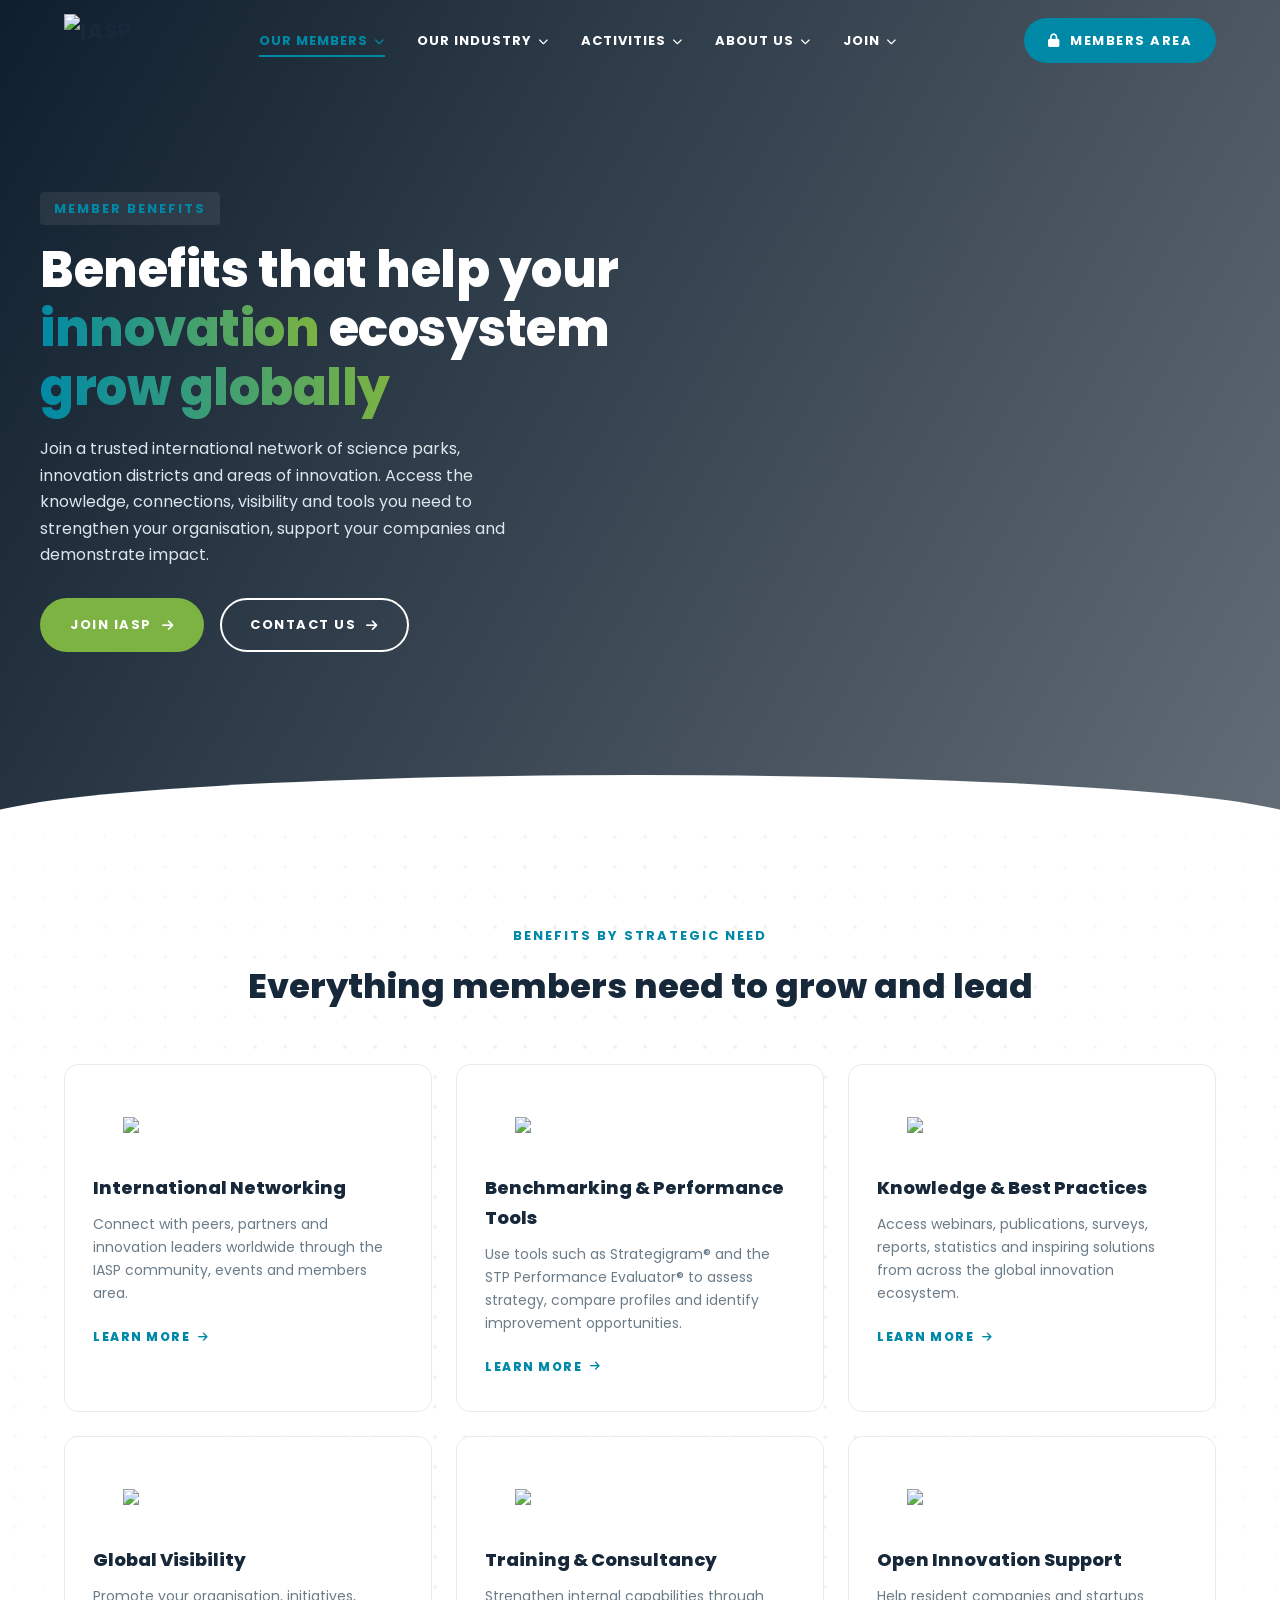
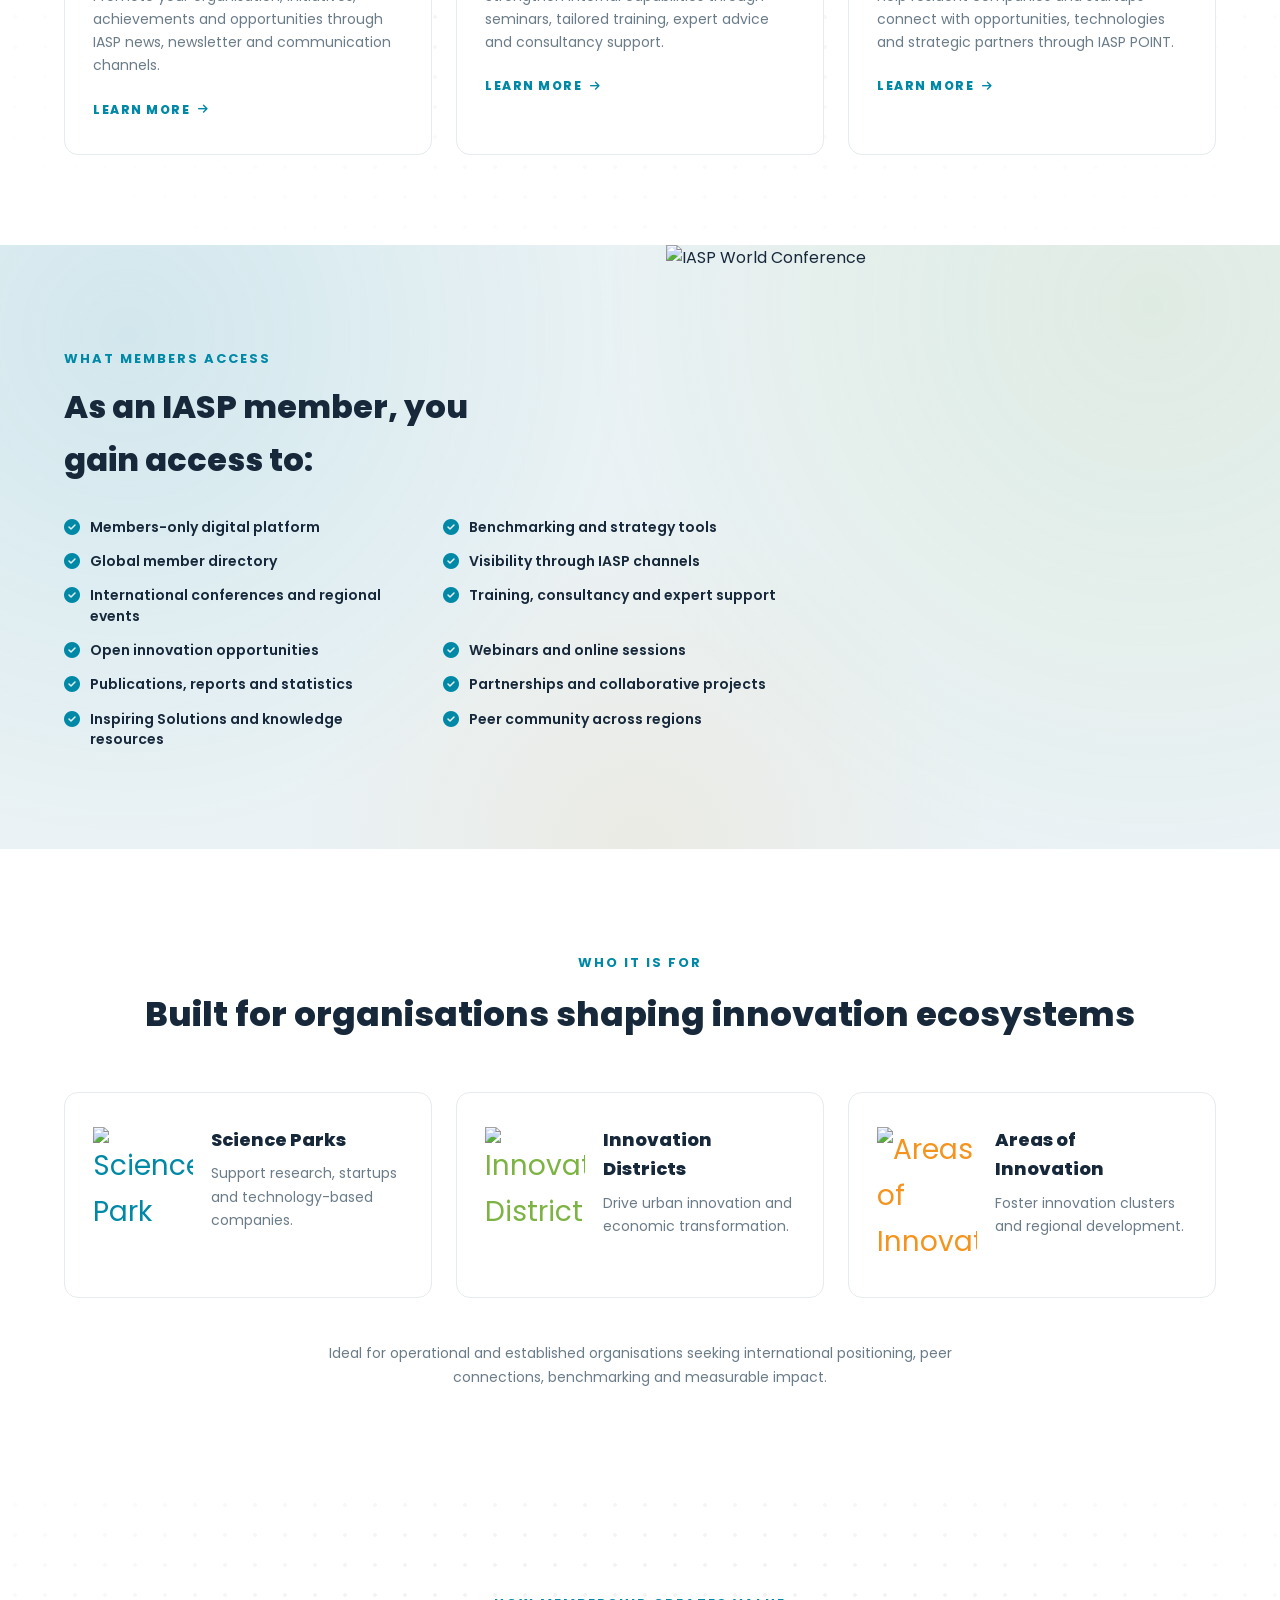
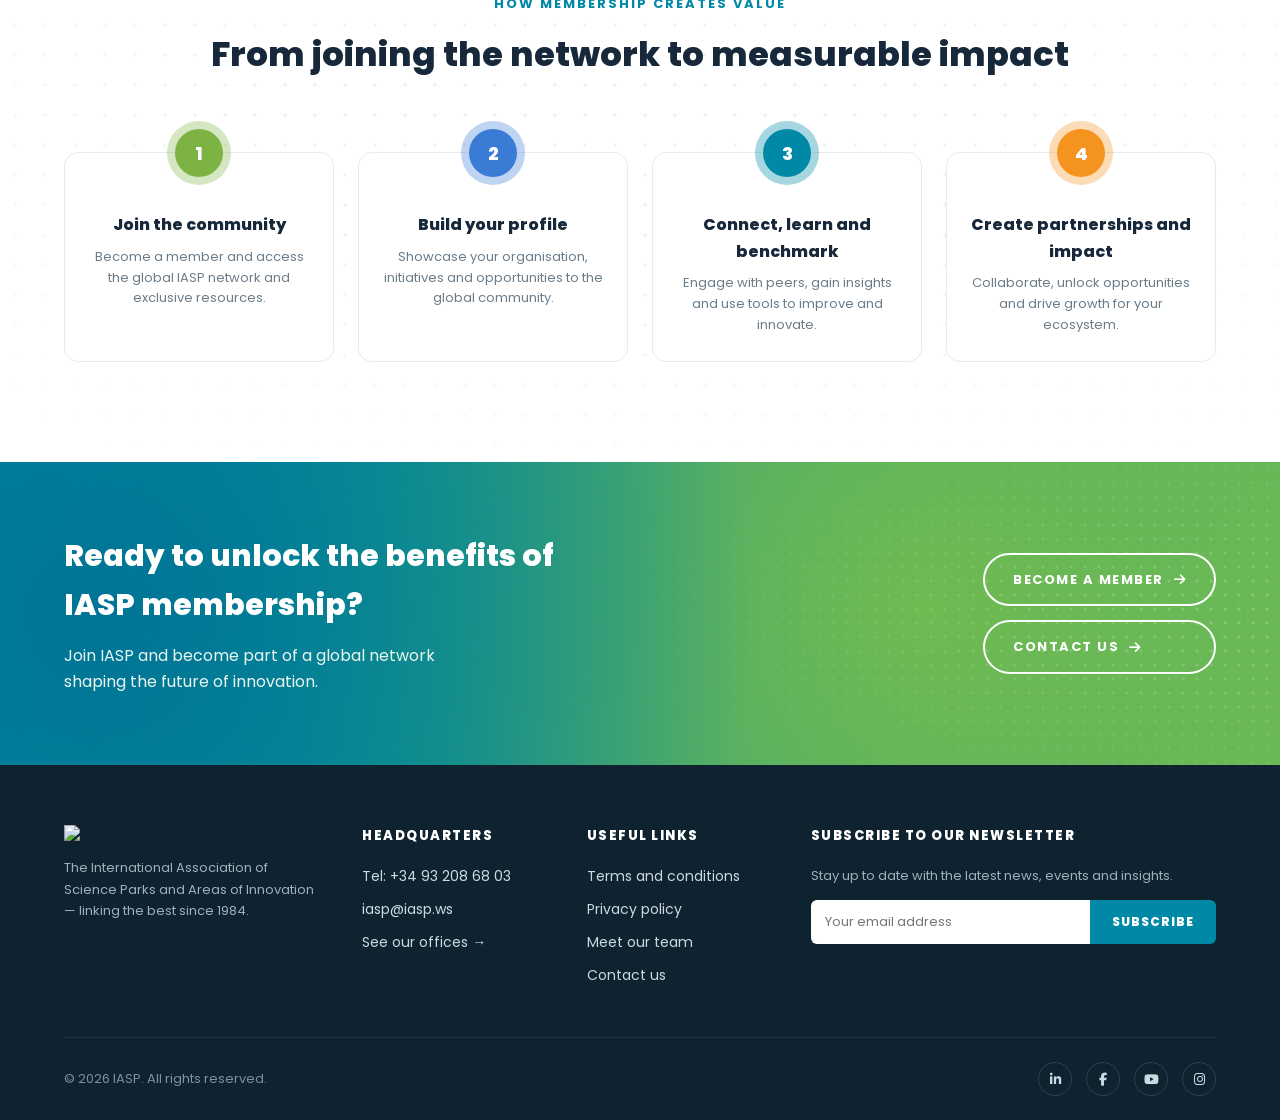
==== members-benefits.html @ 83c80301 "Add members-benefits.html" ====
<!DOCTYPE html>
<html lang="es">
<head>
<meta charset="UTF-8">
<meta name="viewport" content="width=device-width, initial-scale=1.0">
<title>IASP — Member Benefits</title>
<link rel="icon" type="image/png" href="img/favicon.png">
<link rel="stylesheet" href="https://cdnjs.cloudflare.com/ajax/libs/font-awesome/6.5.1/css/all.min.css">
<link rel="preconnect" href="https://fonts.googleapis.com">
<link rel="preconnect" href="https://fonts.gstatic.com" crossorigin>
<link href="https://fonts.googleapis.com/css2?family=Poppins:wght@400;500;600;700;800&display=swap" rel="stylesheet">

<link rel="stylesheet" href="css/styles.css">
<link rel="stylesheet" href="css/members-benefits.css">

</head>
<body>

<header>
  <div class="header-inner">
    <a href="index.html" class="logo">
      <img class="logo-on-dark" src="img/iasp-logo-white.png" alt="IASP">
      <img class="logo-on-light" src="img/IASP-logo.png" alt="IASP">
    </a>
    <nav class="main-nav">
      <ul>
        <li class="has-submenu">
          <a class="nav-link active" href="/our-members">Our Members <i class="fa-solid fa-chevron-down" style="font-size:10px"></i></a>
          <ul class="submenu">
            <li><a href="/our-members/directory">Directory</a></li>
            <li><a href="/our-members/communities">Communities</a></li>
          </ul>
        </li>
        <li class="has-submenu">
          <a class="nav-link" href="/our-industry">Our Industry <i class="fa-solid fa-chevron-down" style="font-size:10px"></i></a>
          <ul class="submenu">
            <li><a href="/our-industry/the-role-of-stps-and-areas-of-innovation">The Role of STPs and Areas of Innovation</a></li>
            <li><a href="/our-industry/definitions">Definitions</a></li>
            <li><a href="knowledge-room.html">Knowledge Room</a></li>
            <li><a href="/our-industry/inspiring-solutions">Inspiring Solutions</a></li>
            <li><a href="/our-industry/question-of-the-month">Question of the Month</a></li>
            <li><a href="/our-industry/statistics">Statistics</a></li>
            <li><a href="/our-industry/covid-19-solutions">COVID-19 Solutions</a></li>
          </ul>
        </li>
        <li class="has-submenu">
          <a class="nav-link" href="/activities">Activities <i class="fa-solid fa-chevron-down" style="font-size:10px"></i></a>
          <ul class="submenu">
            <li><a href="/activities/news">News</a></li>
            <li><a href="/activities/blog">Blog</a></li>
            <li><a href="/activities/events">Events</a></li>
            <li><a href="/activities/iasp-world-conference">IASP World Conference</a></li>
            <li><a href="/activities/services">Services</a></li>
            <li><a href="/activities/projects">Projects</a></li>
            <li><a href="/activities/open-opportunities">Open Opportunities</a></li>
          </ul>
        </li>
        <li class="has-submenu">
          <a class="nav-link" href="/about-us">About Us <i class="fa-solid fa-chevron-down" style="font-size:10px"></i></a>
          <ul class="submenu">
            <li><a href="about.html">About IASP</a></li>
            <li><a href="/about-us/board-of-directors">Board of Directors</a></li>
            <li><a href="/about-us/iasp-think-tank">IASP Think Tank</a></li>
            <li><a href="/about-us/partners">Partners</a></li>
            <li><a href="/about-us/our-team">Our Team</a></li>
            <li><a href="/about-us/contact-us">Contact Us</a></li>
          </ul>
        </li>
        <li class="has-submenu">
          <a class="nav-link" href="/join">Join <i class="fa-solid fa-chevron-down" style="font-size:10px"></i></a>
          <ul class="submenu">
            <li><a href="/join/join-iasp">Join IASP</a></li>
            <li><a href="/join/membership-fees">Membership Fees</a></li>
            <li><a href="/join/faq">FAQ</a></li>
            <li><a href="/join/newsletter-signup">Newsletter Signup</a></li>
            <li><a href="/join/app-download">App Download</a></li>
          </ul>
        </li>
      </ul>
      <div class="nav-mobile-extra">
        <a href="#" class="btn btn-teal"><i class="fa-solid fa-lock"></i> Members Area</a>
        <div class="nav-social">
          <a href="#" aria-label="LinkedIn"><i class="fa-brands fa-linkedin-in"></i></a>
          <a href="#" aria-label="Facebook"><i class="fa-brands fa-facebook-f"></i></a>
          <a href="#" aria-label="YouTube"><i class="fa-brands fa-youtube"></i></a>
          <a href="#" aria-label="Instagram"><i class="fa-brands fa-instagram"></i></a>
        </div>
      </div>
    </nav>
    <div class="header-actions">
      <a href="#" class="btn btn-teal" style="padding:10px 22px;"><i class="fa-solid fa-lock"></i> Members Area</a>
      <button class="menu-toggle" aria-label="Abrir menú"><i class="fa-solid fa-bars"></i></button>
    </div>
  </div>
</header>

<!-- ============ HERO ============ -->
<section class="hero hero-benefits">
  <div class="container">
    <div class="hero-content">
      <span class="label">Member Benefits</span>
      <h1>Benefits that help your <span class="text-gradient">innovation</span> ecosystem <span class="text-gradient">grow globally</span></h1>
      <p>Join a trusted international network of science parks, innovation districts and areas of innovation. Access the knowledge, connections, visibility and tools you need to strengthen your organisation, support your companies and demonstrate impact.</p>
      <div class="hero-buttons">
        <a href="#" class="btn btn-green">Join IASP <i class="fa-solid fa-arrow-right"></i></a>
        <a href="#" class="btn btn-outline-white">Contact us <i class="fa-solid fa-arrow-right"></i></a>
      </div>
    </div>
  </div>
</section>

<!-- ============ 1. BENEFITS BY STRATEGIC NEED ============ -->
<section class="benefits dot-grid-bg">
  <div class="container">
    <span class="label">Benefits by Strategic Need</span>
    <h2>Everything members need to grow and lead</h2>
    <div class="benefits-grid">
      <div class="benefit-card">
        <div class="icon-circle"><img src="img/group.png"></div>
        <h3>International Networking</h3>
        <p>Connect with peers, partners and innovation leaders worldwide through the IASP community, events and members area.</p>
        <a href="#" class="learn-more">Learn more <i class="fa-solid fa-arrow-right"></i></a>
      </div>
      <div class="benefit-card">
        <div class="icon-circle"><img src="img/grafico.png"></div>
        <h3>Benchmarking &amp; Performance Tools</h3>
        <p>Use tools such as Strategigram® and the STP Performance Evaluator® to assess strategy, compare profiles and identify improvement opportunities.</p>
        <a href="#" class="learn-more">Learn more <i class="fa-solid fa-arrow-right"></i></a>
      </div>
      <div class="benefit-card">
        <div class="icon-circle"><img src="img/books.png"></div>
        <h3>Knowledge &amp; Best Practices</h3>
        <p>Access webinars, publications, surveys, reports, statistics and inspiring solutions from across the global innovation ecosystem.</p>
        <a href="#" class="learn-more">Learn more <i class="fa-solid fa-arrow-right"></i></a>
      </div>
      <div class="benefit-card">
        <div class="icon-circle"><img src="img/world.png"></div>
        <h3>Global Visibility</h3>
        <p>Promote your organisation, initiatives, achievements and opportunities through IASP news, newsletter and communication channels.</p>
        <a href="#" class="learn-more">Learn more <i class="fa-solid fa-arrow-right"></i></a>
      </div>
      <div class="benefit-card">
        <div class="icon-circle"><img src="img/birrete.png"></div>
        <h3>Training &amp; Consultancy</h3>
        <p>Strengthen internal capabilities through seminars, tailored training, expert advice and consultancy support.</p>
        <a href="#" class="learn-more">Learn more <i class="fa-solid fa-arrow-right"></i></a>
      </div>
      <div class="benefit-card">
        <div class="icon-circle"><img src="img/network.png"></i></div>
        <h3>Open Innovation Support</h3>
        <p>Help resident companies and startups connect with opportunities, technologies and strategic partners through IASP POINT.</p>
        <a href="#" class="learn-more">Learn more <i class="fa-solid fa-arrow-right"></i></a>
      </div>
    </div>
  </div>
</section>

<!-- ============ 2. WHAT MEMBERS ACCESS ============ -->
<section class="access">
  <div class="access-image">
    <img src="img/members-benefits.png" alt="IASP World Conference">
  </div>
  <div class="container">
    <div class="access-left">
      <span class="label">What Members Access</span>
      <h2>As an IASP member, you gain access to:</h2>
      <ul class="access-list">
        <li><i class="fa-solid fa-circle-check"></i> Members-only digital platform</li>
        <li><i class="fa-solid fa-circle-check"></i> Benchmarking and strategy tools</li>
        <li><i class="fa-solid fa-circle-check"></i> Global member directory</li>
        <li><i class="fa-solid fa-circle-check"></i> Visibility through IASP channels</li>
        <li><i class="fa-solid fa-circle-check"></i> International conferences and regional events</li>
        <li><i class="fa-solid fa-circle-check"></i> Training, consultancy and expert support</li>
        <li><i class="fa-solid fa-circle-check"></i> Open innovation opportunities</li>
        <li><i class="fa-solid fa-circle-check"></i> Webinars and online sessions</li>
        <li><i class="fa-solid fa-circle-check"></i> Publications, reports and statistics</li>
        <li><i class="fa-solid fa-circle-check"></i> Partnerships and collaborative projects</li>
        <li><i class="fa-solid fa-circle-check"></i> Inspiring Solutions and knowledge resources</li>
        <li><i class="fa-solid fa-circle-check"></i> Peer community across regions</li>
      </ul>
    </div>
    <div class="access-right"></div>
  </div>
</section>

<!-- ============ 3. WHO IT IS FOR ============ -->
<section class="who">
  <div class="container">
    <span class="label">Who It Is For</span>
    <h2>Built for organisations shaping innovation ecosystems</h2>
    <div class="who-grid">
      <div class="who-card">
        <div class="icon-circle"><img src="img/science_park.png" alt="Science Park"></div>
        <div class="who-text">
          <h3>Science Parks</h3>
          <p>Support research, startups and technology-based companies.</p>
        </div>
      </div>
      <div class="who-card">
        <div class="icon-circle"><img src="img/innovation_district.png" alt="Innovation District"></div>
        <div class="who-text">
          <h3>Innovation Districts</h3>
          <p>Drive urban innovation and economic transformation.</p>
        </div>
      </div>
      <div class="who-card">
         <div class="icon-circle"><img src="img/innovation_area.png" alt="Areas of Innovation"></div>
        <div class="who-text">
          <h3>Areas of Innovation</h3>
          <p>Foster innovation clusters and regional development.</p>
        </div>
      </div>
    </div>
    <p class="who-note">Ideal for operational and established organisations seeking international positioning, peer connections, benchmarking and measurable impact.</p>
  </div>
</section>

<!-- ============ 4. HOW MEMBERSHIP CREATES VALUE ============ -->
<section class="value dot-grid-bg">
  <div class="container">
    <span class="label">How Membership Creates Value</span>
    <h2>From joining the network to measurable impact</h2>
    <div class="value-grid">
      <div class="value-card">
        <div class="step-num">1</div>
        <h3>Join the community</h3>
        <p>Become a member and access the global IASP network and exclusive resources.</p>
      </div>
      <div class="value-card">
        <div class="step-num">2</div>
        <h3>Build your profile</h3>
        <p>Showcase your organisation, initiatives and opportunities to the global community.</p>
      </div>
      <div class="value-card">
        <div class="step-num">3</div>
        <h3>Connect, learn and benchmark</h3>
        <p>Engage with peers, gain insights and use tools to improve and innovate.</p>
      </div>
      <div class="value-card">
        <div class="step-num">4</div>
        <h3>Create partnerships and impact</h3>
        <p>Collaborate, unlock opportunities and drive growth for your ecosystem.</p>
      </div>
    </div>
  </div>
</section>

<!-- ============ FINAL CTA ============ -->
<section class="cta">
  <div class="container">
    <div>
      <h2>Ready to unlock the benefits of IASP membership?</h2>
      <p>Join IASP and become part of a global network shaping the future of innovation.</p>
    </div>
    <div class="cta-buttons">
      <a href="#" class="btn btn-outline-white">Become a Member <i class="fa-solid fa-arrow-right"></i></a>
      <a href="#" class="btn btn-outline-white">Contact Us <i class="fa-solid fa-arrow-right"></i></a>
    </div>
  </div>
</section>

<footer>
  <div class="container">
    <div class="footer-grid">
      <div>
        <a href="index.html" class="logo">
          <img src="img/iasp-logo-white.png">
        </a>
        <p class="footer-desc">The International Association of Science Parks and Areas of Innovation — linking the best since 1984.</p>
      </div>
      <div>
        <h4>Headquarters</h4>
        <ul>
          <li>Tel: +34 93 208 68 03</li>
          <li>iasp@iasp.ws</li>
          <li><a href="#">See our offices →</a></li>
        </ul>
      </div>
      <div>
        <h4>Useful Links</h4>
        <ul>
          <li><a href="#">Terms and conditions</a></li>
          <li><a href="#">Privacy policy</a></li>
          <li><a href="#">Meet our team</a></li>
          <li><a href="#">Contact us</a></li>
        </ul>
      </div>
      <div>
        <h4>Subscribe to our Newsletter</h4>
        <p style="font-size:13px;color:#9fb0bb;">Stay up to date with the latest news, events and insights.</p>
        <form class="newsletter-form">
          <input type="email" placeholder="Your email address" required>
          <button type="submit">Subscribe</button>
        </form>
      </div>
    </div>
    <div class="footer-bottom">
      <span>© 2026 IASP. All rights reserved.</span>
      <div class="social-icons">
        <a href="#"><i class="fa-brands fa-linkedin-in"></i></a>
        <a href="#"><i class="fa-brands fa-facebook-f"></i></a>
        <a href="#"><i class="fa-brands fa-youtube"></i></a>
        <a href="#"><i class="fa-brands fa-instagram"></i></a>
      </div>

    </div>
  </div>
</footer>

<script src="js/script.js"></script>
</body>
</html>
---- css/styles.css ----
:root{
  --teal:#0089A6;
  --teal-dark:#0d7f80;
  --navy:#16283a;
  --green:#7cb342;
  --orange:#f4941e;
  --bg-light:#f5f8f9;
  --bg-blue:#eaf2f5;
  --bg-green:#eef5e8;
  --bg-teal:#e7f4f3;
  --bg-cream:#fbf1e7;
  --text-dark:#16283a;
  --text-muted:#6b7c89;
  --border-color:#e6ebee;
  --glow-teal:rgba(0,137,166,.35);
  --glow-green:rgba(124,179,66,.32);
  --glow-orange:rgba(244,148,30,.32);
  --header-h:82px;
}

/* ---------- Decorative background utilities (tech / network look) ---------- */
.dot-grid-bg{position:relative;isolation:isolate;}
.dot-grid-bg::before{
  content:'';position:absolute;inset:0;z-index:0;pointer-events:none;
  background-image:radial-gradient(circle, rgb(181 181 181 / 16%) 1.6px, transparent 1.8px);
  background-size:30px 30px;
  mask-image:radial-gradient(ellipse 75% 70% at 50% 40%, #000 40%, transparent 100%);
}
.dot-grid-bg > .container{position:relative;z-index:1;}

.mesh-bg{position:relative;isolation:isolate;}
.mesh-bg::before{
  content:'';position:absolute;inset:0;z-index:0;pointer-events:none;
  background:
    radial-gradient(circle at 10% 15%, rgba(0,137,166,.10), transparent 40%),
    radial-gradient(circle at 90% 10%, rgba(124,179,66,.10), transparent 45%),
    radial-gradient(circle at 50% 100%, rgba(244,148,30,.08), transparent 40%);
}
.mesh-bg > .container{position:relative;z-index:1;}

/* Gradient text accent */
.text-gradient{
  background:linear-gradient(90deg, var(--teal), var(--green));
  -webkit-background-clip:text;background-clip:text;color:transparent;
}

/* Gradient-border reveal on hover (used by cards) */
.gradient-ring{position:relative;}
.gradient-ring::after{
  content:'';position:absolute;inset:0;border-radius:inherit;
  background:linear-gradient(135deg, var(--teal), var(--green), var(--orange)) border-box;
  -webkit-mask:linear-gradient(#fff 0 0) padding-box, linear-gradient(#fff 0 0);
  -webkit-mask-composite:xor;mask-composite:exclude;
  border:2px solid transparent;
  opacity:0;transition:opacity .35s ease;pointer-events:none;
}
.gradient-ring:hover::after{opacity:1;}
*{margin:0;padding:0;box-sizing:border-box;}
body{font-family:'Poppins','Helvetica Neue',Arial,sans-serif;color:var(--text-dark);line-height:1.65;background:#fff;}
img{max-width:100%;display:block;}
a{text-decoration:none;color:inherit;}
ul{list-style:none;}
.container{max-width:1200px;margin:0 auto;padding:0 24px;}
.label{font-size:13px;font-weight:700;letter-spacing:2px;color:var(--teal);text-transform:uppercase;}

/* Buttons */
.btn{display:inline-flex;align-items:center;gap:10px;padding:14px 28px;border-radius:30px;font-size:13px;font-weight:700;letter-spacing:1.5px;text-transform:uppercase;border:2px solid transparent;cursor:pointer;transition:background .25s ease,color .25s ease,border-color .25s ease,transform .25s ease,box-shadow .25s ease;}
.btn:hover{transform:translateY(-3px);box-shadow:0 10px 22px rgba(20,40,60,.16);}
.btn:active{transform:translateY(-1px);box-shadow:0 4px 10px rgba(20,40,60,.14);}
.btn i{transition:transform .25s ease;}
.btn:hover i{transform:translateX(4px);}
.btn-green{background:var(--green);color:#fff;}
.btn-green:hover{background:#699e22;}
.btn-outline-white{border-color:#fff;color:#fff;background:transparent;}
.btn-outline-white:hover{background:#fff;color:var(--navy);}
.btn-orange{background:var(--orange);color:#fff;}
.btn-orange:hover{background:#dd7e0c;}
.btn-teal{background:var(--teal);color:#fff;}
.btn-teal:hover{background:var(--teal-dark);}

/* Header */
header{
  position:fixed;top:0;left:0;right:0;z-index:1000;
  background:transparent;border-bottom:1px solid transparent;
  transition:background .35s ease,border-color .35s ease,box-shadow .35s ease;
}
header.scrolled,
header.menu-open{
  background:#fff;border-bottom-color:var(--border-color);
  box-shadow:0 4px 16px rgba(20,40,60,.08);
}
header.menu-open{transition:none;}
body{padding-top:var(--header-h);}
.header-inner{display:flex;align-items:center;justify-content:space-between;padding:14px 24px;max-width:1200px;margin:0 auto;}
.logo{display:flex;align-items:center;gap:10px;font-weight:800;font-size:22px;color:var(--navy);max-width: 180px;}
.logo .logo-icon{width:34px;height:34px;border-radius:50%;background:conic-gradient(var(--teal),var(--green),var(--orange),var(--teal));display:flex;align-items:center;justify-content:center;}
.logo .logo-icon i{color:#fff;font-size:14px;}
.logo small{display:block;font-size:9px;font-weight:500;letter-spacing:1px;color:var(--text-muted);text-transform:uppercase;}

/* Logo swap: white version while header is transparent, color version once scrolled */
.logo .logo-on-light,
.logo .logo-on-dark{height:53px;width:auto;display:block;}
.logo .logo-on-light{display:none;}
.logo .logo-on-dark{display:block;}
header.scrolled .logo .logo-on-light,
header.menu-open .logo .logo-on-light{display:block;}
header.scrolled .logo .logo-on-dark,
header.menu-open .logo .logo-on-dark{display:none;}

nav.main-nav{display:flex;align-items:center;gap:32px;}
nav.main-nav ul{display:flex;gap:32px;align-items:center;}
nav.main-nav ul li{position:relative;}
nav.main-nav a.nav-link{position:relative;font-size:13px;font-weight:700;letter-spacing:1px;text-transform:uppercase;color:#fff;display:flex;align-items:center;gap:6px;transition:color .25s ease;}
header.scrolled nav.main-nav a.nav-link{color:var(--navy);}
header.scrolled nav.main-nav a.nav-link.active{color:var(--teal);}
nav.main-nav a.nav-link:hover{color:var(--teal);}
nav.main-nav a.nav-link::after{content:'';position:absolute;left:0;right:0;bottom:-6px;height:2px;background:var(--teal);transform:scaleX(0);transform-origin:left;transition:transform .3s ease;}
nav.main-nav a.nav-link:hover::after,
nav.main-nav a.nav-link.active::after{transform:scaleX(1);}
.header-actions{display:flex;align-items:center;gap:16px;}
.menu-toggle{display:none;background:none;border:none;font-size:22px;color:#fff;cursor:pointer;padding:6px;transition:color .25s ease;}
header.scrolled .menu-toggle,
header.menu-open .menu-toggle{color:var(--navy);}

/* Dropdown submenus */
.has-submenu > a .fa-chevron-down{transition:transform .3s ease;}
.has-submenu:hover > a .fa-chevron-down,
.has-submenu.submenu-open > a .fa-chevron-down{transform:rotate(180deg);}
.submenu{
  position:absolute;top:calc(100% + 14px);left:0;min-width:230px;
  display:flex!important;flex-direction:column;align-items:stretch!important;gap:2px!important;
  background:#fff;border-radius:10px;border:1px solid var(--border-color);
  box-shadow:0 18px 40px rgba(20,40,60,.14);padding:10px;list-style:none;
  opacity:0;visibility:hidden;transform:translateY(10px);
  transition:opacity .25s ease,transform .25s ease,visibility .25s ease;
  z-index:200;
}
.has-submenu:hover > .submenu,
.has-submenu.submenu-open > .submenu{
  opacity:1;visibility:visible;transform:translateY(0);
}
.submenu li{position:static;}
.submenu a{
  display:block;padding:10px 14px;border-radius:6px;
  font-size:13px;font-weight:600;letter-spacing:normal;text-transform:none;
  color:var(--text-dark);transition:background .2s ease,color .2s ease,padding-left .2s ease;
}
.submenu a::after{display:none;}
.submenu a:hover{background:var(--bg-light);color:var(--teal);padding-left:20px;}

/* Mobile-only nav extras (Members Area + social) */
.nav-mobile-extra{display:none;}

/* Hero */
.hero{position:relative;overflow:hidden;min-height:560px;display:flex;align-items:center;color:#fff;background:linear-gradient(120deg, rgb(15 30 45 / 100%), rgba(15, 30, 45, .65)), url(../img/img-hero2.png) 50% 25% / cover no-repeat;margin-top:calc(-1 * var(--header-h));padding-top:var(--header-h);}
.hero-content{position:relative;z-index:2;padding:110px 0 170px;max-width:620px;}
.hero-content .label{color:var(--teal);background:rgba(255,255,255,.08);display:inline-block;padding:6px 14px;border-radius:4px;margin-bottom:16px;}
.hero-content h1{font-size:50px;font-weight:800;line-height:1.18;letter-spacing:-.5px;margin-bottom:18px;}
.hero-content p{font-size:16px;color:#dde6ec;margin-bottom:30px;max-width:500px;}
.hero-buttons{display:flex;gap:16px;flex-wrap:wrap;}
.hero::before {
    content: '';
    position: absolute;
    left: -2%;
    right: -2%;
    bottom: -1px;
    height: 48px;
    background: #fff;
    border-radius: 50% 50% 0 0 / 100% 100% 0 0;
    z-index: 3;
    pointer-events: none;
}
/* Animated mesh-gradient overlay (tech / network atmosphere) */
.hero::after{
  content:'';position:absolute;inset:0;z-index:1;pointer-events:none;
  /*background:
    radial-gradient(circle at 22% 28%, rgba(0,137,166,.40), transparent 35%),
    radial-gradient(circle at 82% 70%, rgba(124,179,66,.28), transparent 42%),
    radial-gradient(circle at 60% 5%, rgba(244,148,30,.18), transparent 35%);*/
  mix-blend-mode:screen;
  animation:meshDrift 18s ease-in-out infinite alternate;
}
@keyframes meshDrift{
  from{transform:translate3d(0,0,0) scale(1);}
  to{transform:translate3d(-30px,18px,0) scale(1.08);}
}

/* Decorative network-of-nodes overlay */
.hero-network{position:absolute;top:0;right:-6%;width:58%;height:100%;z-index:1;opacity:.6;pointer-events:none;}
.hero-network svg{width:100%;height:100%;}
.hero-network .hn-lines{stroke-dasharray:6 8;animation:hnDash 40s linear infinite;}
@keyframes hnDash{to{stroke-dashoffset:-600;}}
.hero-network .hn-nodes circle{animation:hnPulse 3.2s ease-in-out infinite;transform-box:fill-box;transform-origin:center;filter:drop-shadow(0 0 6px rgba(0,137,166,.7));}
.hero-network .hn-nodes circle:nth-child(2){animation-delay:.35s;}
.hero-network .hn-nodes circle:nth-child(3){animation-delay:.7s;}
.hero-network .hn-nodes circle:nth-child(4){animation-delay:1.05s;}
.hero-network .hn-nodes circle:nth-child(5){animation-delay:1.4s;}
.hero-network .hn-nodes circle:nth-child(6){animation-delay:1.75s;}
.hero-network .hn-nodes circle:nth-child(7){animation-delay:2.1s;}
@keyframes hnPulse{0%,100%{opacity:.55;transform:scale(1);}50%{opacity:1;transform:scale(1.5);}}
@media (max-width:980px){.hero-network{display:none;}}

/* Pulsing glow on the primary hero CTA */
@keyframes ctaPulse{
  0%,100%{box-shadow:0 0 0 0 rgba(124,179,66,.0);}
  50%{box-shadow:0 0 0 10px rgba(124,179,66,.16);}
}
.hero-buttons .btn-green{animation:ctaPulse 2.6s ease-in-out infinite;}

/* Hero entrance animation */
@keyframes heroFadeUp{from{opacity:0;transform:translateY(28px);}to{opacity:1;transform:translateY(0);}}
.hero-content .label,.hero-content h1,.hero-content p,.hero-content .hero-buttons{
  opacity:0;
  animation:heroFadeUp .8s cubic-bezier(.22,1,.36,1) forwards;
}
.hero-content .label{animation-delay:.05s;}
.hero-content h1{animation-delay:.18s;}
.hero-content p{animation-delay:.32s;}
.hero-content .hero-buttons{animation-delay:.46s;}
.hero .container,.conference .container {position: relative;
    left: -250px;}

/* Stats */
.stats-wrap{margin-top:-90px;position:relative;z-index:5;}
.stats{background:#fff;border-radius:16px;box-shadow:0 15px 40px rgba(20,40,60,.12);display:grid;grid-template-columns:repeat(4,1fr);padding:36px 20px;}
.stat{text-align:center;padding:0 16px;border-right:1px solid var(--border-color);opacity: 0; transform: translateY(18px);  transition: opacity 0.55s ease, transform 0.55s ease;}
.stat:last-child{border-right:none;}
.stat.visible {
  opacity: 1;
  transform: translateY(0);
}
.stat i{font-size:28px;color:var(--teal);margin-bottom:10px;}
.stat .num{font-size:32px;font-weight:800;color:var(--navy);}
.stat .desc{font-size:11px;letter-spacing:1.5px;color:var(--text-muted);text-transform:uppercase;margin-top:4px;}
.stat img{    width: 50px;
    display: inline-block;  }

/* Why IASP */
.why{padding:110px 0 80px;text-align:center;}
.why h2{font-size:34px;font-weight:800;margin:10px 0 50px;}
.why-cards{display:grid;grid-template-columns:repeat(4,1fr);gap:24px;}
.why-card{position:relative;border-radius:14px;padding:34px 24px;text-align:center;transition:transform .4s ease,box-shadow .4s ease;}
.why-card:hover{transform:translateY(-8px);box-shadow:0 18px 36px rgba(20,40,60,.10);}
.why-card::after{
  content:'';position:absolute;inset:0;border-radius:14px;
  /*background:linear-gradient(135deg, var(--teal), var(--green), var(--orange)) border-box;*/
  -webkit-mask:linear-gradient(#fff 0 0) padding-box, linear-gradient(#fff 0 0);
  -webkit-mask-composite:xor;mask-composite:exclude;
  border:2px solid transparent;
  opacity:0;transition:opacity .35s ease;pointer-events:none;
}
.why-card:hover::after{opacity:1;}
.why-card:nth-child(1){background:var(--bg-green);}
.why-card:nth-child(2){background:var(--bg-blue);}
.why-card:nth-child(3){background:var(--bg-teal);}
.why-card:nth-child(4){background:var(--bg-cream);}
.why-card .icon-circle{width:54px;height:54px;border-radius:50%;background:#fff;display:flex;align-items:center;justify-content:center;margin-bottom:20px;font-size:22px;box-shadow:0 4px 10px rgba(0,0,0,.05);}
.why-card:nth-child(1) .icon-circle{color:var(--green);}
.why-card:nth-child(2) .icon-circle{color:#3a7bd5;}
.why-card:nth-child(3) .icon-circle{color:var(--teal);}
.why-card:nth-child(4) .icon-circle{color:var(--orange);}
.why-card h3{font-size:19px;font-weight:800;margin-bottom:10px;}
.why-card p{font-size:14px;color:var(--text-muted);margin-bottom:20px;display: inline-block;}
.why-card .underline{height:4px;width:80px;border-radius:4px;display: inline-block;}
.why-card:nth-child(1) .underline{background:var(--green);}
.why-card:nth-child(2) .underline{background:#3a7bd5;}
.why-card:nth-child(3) .underline{background:var(--teal);}
.why-card:nth-child(4) .underline{background:var(--orange);}
.why-card img{    width: 120px; display: inline-block; transition:transform .4s ease;}
.why-card:hover img{transform:scale(1.08);}

/* Ecosystem leaders */
.ecosystem{background:var(--bg-light);padding:100px 0;position:relative;overflow:hidden;}
.ecosystem .container{position:relative;display:grid;grid-template-columns:2fr 1fr;gap:60px;align-items:center;}
.ecosystem h2{font-size:36px;font-weight:800;margin:10px 0 16px;}
.ecosystem p{color:var(--text-muted);margin-bottom:22px;}
.ecosystem .learn-more{font-weight:800;font-size:13px;letter-spacing:1.5px;text-transform:uppercase;color:var(--teal);display:inline-flex;align-items:center;gap:8px;}
.ecosystem .learn-more i{transition:transform .25s ease;}
.ecosystem .learn-more:hover i{transform:translateX(5px);}
.ecosystem-right{position:relative;z-index:2;}
.feature-list{display:flex;flex-direction:column;gap:28px;}
.feature-item{display:flex;align-items:flex-start;gap:18px;transition:transform .35s ease;}
.feature-item:hover{transform:translateX(6px);}
.feature-item .f-icon{position:relative;width:70px;height:70px;transition:transform .35s ease;}
.feature-item .f-icon::before{
  content:'';position:absolute;inset:-10px;border-radius:50%;
  background:radial-gradient(circle, var(--bg-teal), transparent 70%);
  opacity:0;transform:scale(.6);z-index:-1;
  transition:opacity .35s ease,transform .35s ease;
}
.feature-item:hover .f-icon{transform:scale(1.1);}
.feature-item:hover .f-icon::before{opacity:1;transform:scale(1);}
.feature-item h4{font-size:17px;font-weight:800;margin-bottom:4px;}
.feature-item p{font-size:13px;color:var(--text-muted);margin:0;max-width:340px;}
.ecosystem-image{position:absolute;top:0;right:0;height:100%;width:48%;display:flex;align-items:center;justify-content:flex-end;z-index:1;}
.ecosystem-image img{width:100%;height:100%;object-fit:contain;object-position:right center;}

/* Conference banner */
.conference{position:relative;color:#fff;min-height:420px;display:flex;align-items:center;background:linear-gradient(100deg, rgba(8,18,35,.78), rgba(8,30,45,.35)), url('../img/img-conference.png') center/cover no-repeat;}
.conference-inner{padding:80px 0;max-width:640px;}
.conference .label{color:var(--orange);}
.conference h2{font-size:38px;font-weight:800;line-height:1.25;margin:14px 0 22px;}
.conference-meta{display:flex;gap:28px;flex-wrap:wrap;margin-bottom:18px;font-weight:700;font-size:14px;}
.conference-meta span{display:flex;align-items:center;gap:8px;color:var(--orange);}
.conference-meta span b{color:#fff;font-weight:700;}
.conference p.desc{color:#e2eaef;margin-bottom:28px;max-width:480px;}

/* News */
.news{padding:90px 0; background: #f9f8f6;}
.news-head{display:flex;justify-content:space-between;align-items:flex-end;margin-bottom:40px;flex-wrap:wrap;gap:16px;}
.news-head h2{font-size:34px;font-weight:800;margin-top:10px;}
.news-head .view-all{font-weight:800;font-size:13px;letter-spacing:1.5px;text-transform:uppercase;color:var(--teal);display:flex;align-items:center;gap:8px;}
.news-head .view-all i{transition:transform .25s ease;}
.news-head .view-all:hover i{transform:translateX(5px);}
.news-grid{display:grid;grid-template-columns:repeat(4,1fr);gap:24px;}
.news-card{position:relative;border:1px solid var(--border-color);border-radius:12px;overflow:hidden;display:flex;flex-direction:column; background: white; transition:transform .4s ease,box-shadow .4s ease,border-color .4s ease;}
.news-card::before{
  content:'';position:absolute;top:0;left:0;right:0;height:3px;z-index:2;
  background:linear-gradient(90deg, var(--teal), var(--green), var(--orange));
  transform:scaleX(0);transform-origin:left;transition:transform .4s ease;
}
.news-card:hover{transform:translateY(-8px);box-shadow:0 18px 36px rgba(20,40,60,.12);border-color:transparent;}
.news-card:hover::before{transform:scaleX(1);}
.news-card .thumb{position:relative;height:140px;overflow:hidden;}
.news-card .thumb img{width:100%;height:100%;object-fit:cover;transition:transform .6s ease;}
.news-card:hover .thumb img{transform:scale(1.08);}
.news-card .tag{position:absolute;top:14px;left:14px;font-size:10px;font-weight:800;letter-spacing:1.5px;text-transform:uppercase;padding:5px 10px;border-radius:4px;color:#fff;}
.tag-news{background:var(--navy);}
.tag-insight{background:var(--green);}
.tag-story{background:var(--teal);}
.tag-report{background:var(--orange);}
.news-card .body{padding:18px;flex:1;display:flex;flex-direction:column;}
.news-card .date{font-size:11px;font-weight:700;letter-spacing:1.5px;color:var(--text-muted);text-transform:uppercase;margin-bottom:8px;}
.news-card h3{font-size:16px;font-weight:800;margin-bottom:10px;line-height:1.35;}
.news-card p{font-size:13px;color:var(--text-muted);margin-bottom:18px;flex:1;}
.news-card .arrow{width:34px;height:34px;border-radius:50%;border:1px solid var(--border-color);display:flex;align-items:center;justify-content:center;color:var(--teal);font-size:13px;align-self:flex-start;cursor:pointer;background:none;transition:background .2s,color .2s;}
.news-card .arrow:hover{background:var(--teal);color:#fff;}

/* CTA */
.cta{ position: relative;
  overflow: hidden;
  min-height: 280px;

  background:
    radial-gradient(circle at 8% 50%, rgba(0, 115, 150, 0.95) 0%, rgba(0, 130, 150, 0.65) 28%, transparent 55%),
    radial-gradient(circle at 72% 48%, rgba(120, 190, 75, 0.85) 0%, rgba(120, 190, 75, 0.45) 38%, transparent 70%),
    linear-gradient(100deg, #007fa3 0%, #179490 38%, #62b65c 100%);color:#fff;padding:70px 0;}
.cta .container{display:flex;justify-content:space-between;align-items:center;gap:40px;flex-wrap:wrap;}
.cta h2{font-size:30px;font-weight:800;margin-bottom:12px;max-width:530px;}
.cta p{color:#eaf6f0;max-width:420px;}
.cta-buttons{display:flex;flex-direction:column;gap:14px;}
.cta:before {
  content: "";
  position: absolute;
  inset: 0;
  opacity: 0.28;
  pointer-events: none;

  background-image: radial-gradient(circle, rgba(255,255,255,0.75) 1.5px, transparent 1.7px);
  background-size: 14px 14px;

  mask-image: radial-gradient(ellipse 75% 100% at 100% 50%, #000 0%, transparent 70%);
  -webkit-mask-image: radial-gradient(ellipse 75% 100% at 100% 50%, #000 0%, transparent 70%);
}

/* Members strip */
.members{padding:60px 0;text-align:center; background:#F9F8F6;}
.members .label{margin-bottom:30px;display:block;}
.members-row{display:flex;align-items:center;justify-content:space-between;gap:20px;flex-wrap:wrap;}
.member-logo{padding: 15px 5px; background: white; border-radius: 10px; border: 1px solid var(--border-color); opacity:0.75; transition:opacity .3s ease,transform .3s ease,box-shadow .3s ease,border-color .3s ease;}
.member-logo:hover{opacity: 1; transform:translateY(-4px); box-shadow:0 10px 22px var(--glow-teal); border-color:var(--teal);}
.member-logo span{display:block;font-size:10px;font-weight:600;color:#9aa7b0;}
.members .view-all{font-weight:800;font-size:12px;letter-spacing:1.5px;text-transform:uppercase;color:var(--teal);display:flex;align-items:center;gap:6px;justify-content:center;}
.members .view-all i{transition:transform .25s ease;}
.members .view-all:hover i{transform:translateX(5px);}

/* Footer */
footer{background:#0f2230;color:#cdd9e0;padding:60px 0 24px;}
.footer-grid{display:grid;grid-template-columns:1.4fr 1fr 1fr 1.4fr;gap:40px;margin-bottom:40px;}
footer .logo{color:#fff;}
footer .logo small{color:#8aa0ad;}
footer .footer-desc{font-size:13px;color:#9fb0bb;margin-top:16px;max-width:280px;}
footer h4{color:#fff;font-size:13px;font-weight:800;letter-spacing:1.5px;text-transform:uppercase;margin-bottom:18px;}
footer ul li{margin-bottom:10px;font-size:14px;}
footer ul li a:hover{color:#fff;}
.newsletter-form{display:flex;margin-top:14px;gap:0;}
.newsletter-form input{flex:1;padding:12px 14px;border:none;border-radius:6px 0 0 6px;font-size:13px;font-family:inherit;}
.newsletter-form button{padding:12px 22px;border:none;border-radius:0 6px 6px 0;background:var(--teal);color:#fff;font-weight:800;font-size:12px;letter-spacing:1px;text-transform:uppercase;cursor:pointer;font-family:inherit;}
.newsletter-msg{font-size:12px;margin-top:10px;color:#8be0a3;min-height:16px;}
.footer-bottom{display:flex;justify-content:space-between;align-items:center;border-top:1px solid #223444;padding-top:24px;font-size:13px;color:#7e919d;flex-wrap:wrap;gap:14px;}
.social-icons{display:flex;gap:14px;}
.social-icons a{width:34px;height:34px;border-radius:50%;border:1px solid #2c4150;display:flex;align-items:center;justify-content:center;color:#cdd9e0;transition:background .25s ease,border-color .25s ease,color .25s ease,transform .25s ease;}
.social-icons a:hover{background:var(--teal);border-color:var(--teal);color:#fff;transform:translateY(-3px);}
footer ul li a{transition:color .2s ease,padding-left .2s ease;}
footer ul li a:hover{padding-left:4px;}

/* Responsive */
@media (max-width: 980px){
  .menu-toggle{display:block;color:#fff;}
  header.scrolled .menu-toggle{color:var(--navy);}
  nav.main-nav{display:none;position:absolute;top:100%;left:0;right:0;background:#fff;border-bottom:1px solid var(--border-color);padding:10px 24px 20px;box-shadow:0 10px 20px rgba(0,0,0,.05);}
  nav.main-nav.open{display:block;}
  /* The mobile dropdown panel is always white, so its links stay dark regardless of header state */
  nav.main-nav a.nav-link,
  header.scrolled nav.main-nav a.nav-link{color:var(--navy);}
  nav.main-nav ul{flex-direction:column;align-items:flex-start;gap:18px;}
  nav.main-nav ul li{width:100%;}
  nav.main-nav a.nav-link{justify-content:space-between;width:100%;}
  .submenu{
    position:static;max-height:0;overflow:hidden;
    opacity:1;visibility:visible;transform:none;
    box-shadow:none;border:none;padding:0;margin:0;
    background:transparent;transition:max-height .35s ease;
  }
  .has-submenu.submenu-open > .submenu{max-height:400px;margin-top:10px;}
  .submenu li{padding-left:14px;}
  .submenu a{padding:8px 14px;}

  /* Hide the header's Members Area button; it moves into the dropdown */
  .header-actions .btn-teal{display:none;}

  .nav-mobile-extra{
    display:flex;flex-direction:column;gap:18px;
    width:100%;margin-top:18px;padding-top:18px;
    border-top:1px solid var(--border-color);
  }
  .nav-mobile-extra .btn{width:100%;justify-content:center;}
  .nav-social{display:flex;gap:0px;justify-content: space-evenly;}
  .nav-social a{
    width:36px;height:36px;border-radius:50%;border:1px solid var(--border-color);
    display:flex;align-items:center;justify-content:center;color:var(--navy);
    transition:background .25s ease,border-color .25s ease,color .25s ease,transform .25s ease;
  }
  .nav-social a:hover{background:var(--teal);border-color:var(--teal);color:#fff;transform:translateY(-3px);}
  .stats{grid-template-columns:repeat(2,1fr);gap:24px;}
  .stat{border-right:none;border-bottom:1px solid var(--border-color);padding-bottom:20px;}
  .why-cards{grid-template-columns:repeat(2,1fr);}
  .ecosystem .container{grid-template-columns:1fr;}
  .ecosystem-image{position:static;width:100%;height:240px;margin-top:40px;}
  .ecosystem-right{order:2;}
  .news-grid{grid-template-columns:repeat(2,1fr);}
  .footer-grid{grid-template-columns:1fr 1fr;}
  .hero-content h1{font-size:34px;}
  .conference h2{font-size:28px;}
  .hero .container,.conference .container { left: 0px;}
}
@media (max-width: 600px){
  .footer-grid,.why-cards,.news-grid{grid-template-columns:1fr;}
  .stat{border-bottom:1px solid var(--border-color);padding-bottom:16px;margin-bottom:6px;}
  .cta .container{flex-direction:column;text-align:center;}
  .cta-buttons{align-items:center;}
  .members-row{justify-content:center;}
  .footer-bottom{flex-direction:column;text-align:center;}

  .stats,.numbers-grid{grid-template-columns: repeat(2, 1fr); gap: 24px;}
  .chips-row {grid-template-columns: repeat(2, 0fr);}
  .ecosystem{padding:60px 0 100px 0;}
  .structure{padding:60px 0;}
  .ecosystem-image{display: none;}
  .hero-content{    padding: 50px 0 120px;}
  .mission {    padding: 50px 0 30px;}
}

/* Reveal-on-scroll */
.reveal{opacity:0;transform:translateY(24px);transition:opacity .7s cubic-bezier(.22,1,.36,1),transform .7s cubic-bezier(.22,1,.36,1),box-shadow .35s ease,border-color .3s ease,background .3s ease;}
.reveal.visible{opacity:1;transform:translateY(0);}

.reveal-left{opacity:0;transform:translateX(-40px);transition:opacity .7s cubic-bezier(.22,1,.36,1),transform .7s cubic-bezier(.22,1,.36,1);}
.reveal-left.visible{opacity:1;transform:translateX(0);}

.reveal-right{opacity:0;transform:translateX(40px);transition:opacity .7s cubic-bezier(.22,1,.36,1),transform .7s cubic-bezier(.22,1,.36,1);}
.reveal-right.visible{opacity:1;transform:translateX(0);}

.reveal-scale{opacity:0;transform:scale(.94);transition:opacity .6s ease,transform .6s ease;}
.reveal-scale.visible{opacity:1;transform:scale(1);}

/* Sticky header shadow */
header.scrolled{box-shadow:0 4px 16px rgba(20,40,60,.08);}
---- css/members-benefits.css ----
/* ============================================================
   MEMBER BENEFITS — page-specific styles
   Built on top of styles.css (shared variables, header, footer,
   buttons, .container, .label, dot-grid-bg, .cta)
   ============================================================ */

/* Active nav state */
nav.main-nav a.nav-link.active{color:var(--teal);}

/* ---------- Hero (Member Benefits variant) ---------- */
.hero-benefits{
  min-height:420px;
  background:linear-gradient(120deg, rgb(15 30 45 / 100%), rgba(15, 30, 45, .65)), url(../img/members-benefits-slider.png) 50% 50% / cover no-repeat;
}
.hero-benefits .hero-content{padding:110px 0 170px;max-width:700px;}

/* Small curve along the bottom edge of the hero */
.hero-benefits::before{
  content:'';
  position:absolute;
  left:-2%;right:-2%;bottom:-1px;
  height:48px;
  background:#fff;
  border-radius:50% 50% 0 0 / 100% 100% 0 0;
  z-index:3;
  pointer-events:none;
}

/* ---------- 1. Benefits by strategic need ---------- */
.benefits{padding:100px 0 90px;text-align:center;}
.benefits h2{font-size:34px;font-weight:800;margin:10px 0 50px;}
.benefits-grid{display:grid;grid-template-columns:repeat(3,1fr);gap:24px;text-align:left;}
.benefit-card{
  position:relative;background:#fff;border:1px solid var(--border-color);border-radius:14px;
  padding:32px 28px;transition:opacity .7s cubic-bezier(.22,1,.36,1),transform .45s ease,box-shadow .35s ease,border-color .35s ease;
}
.benefit-card:hover{transform:translateY(-6px);box-shadow:0 16px 34px rgba(13,127,128,.12);border-color:var(--teal);}
.benefit-card .icon-circle{
     width: 75px;
    height: 56px;
       display: flex;
    align-items: center;
    justify-content: center;
    margin-bottom: 20px;

}
.benefit-card h3{font-size:18px;font-weight:800;margin-bottom:10px;color:var(--navy);}
.benefit-card p{font-size:14px;color:var(--text-muted);margin-bottom:18px;line-height:1.65;}
.benefit-card .learn-more{font-weight:800;font-size:12px;letter-spacing:1.5px;text-transform:uppercase;color:var(--teal);display:inline-flex;align-items:center;gap:8px;text-decoration:none;}
.benefit-card .learn-more i{transition:transform .25s ease;font-size:11px;}
.benefit-card .learn-more:hover i{transform:translateX(5px);}

/* ---------- 2. What members access ---------- */
.access{padding:100px 0;background:var(--bg-blue);position:relative;overflow:hidden;}
.access::before {
    content: '';
    position: absolute;
    inset: 0;
    z-index: 0;
    pointer-events: none;
    background: radial-gradient(circle at 10% 15%, rgba(0, 137, 166, .10), transparent 40%), radial-gradient(circle at 90% 10%, rgba(124, 179, 66, .10), transparent 45%), radial-gradient(circle at 50% 100%, rgba(244, 148, 30, .08), transparent 40%);
}
.access .container{position:relative;display:grid;grid-template-columns:2fr 1fr;gap:60px;align-items:center;}
.access-left{position:relative;z-index:2;}
.access h2{font-size:32px;font-weight:800;margin:10px 0 30px;max-width:480px;}
.access-list{display:grid;grid-template-columns:repeat(2,1fr);gap:14px 30px;list-style:none;}
.access-list li{display:flex;align-items:flex-start;gap:10px;font-size:14px;color:var(--text-dark);font-weight:600;line-height:1.45;}
.access-list i{color:var(--teal);font-size:16px;margin-top:2px;flex-shrink:0;}
.access-image{position:absolute;top:0;right:0;height:100%;width:48%;display:flex;align-items:center;justify-content:flex-end;z-index:1;}
.access-image img{width:100%;height:100%;object-fit:contain;object-position:right center;}

/* ---------- 3. Who it is for ---------- */
.who{padding:100px 0;text-align:center;}
.who h2{font-size:34px;font-weight:800;margin:10px 0 50px;}
.who-grid{display:grid;grid-template-columns:repeat(3,1fr);gap:24px;}
.who-card{
  background:#fff;border:1px solid var(--border-color);border-radius:14px;padding:32px 28px;text-align:left;
  display:flex;align-items:flex-start;gap:18px;
  transition:opacity .7s cubic-bezier(.22,1,.36,1),transform .45s ease,box-shadow .35s ease,border-color .35s ease;
}
.who-card:hover{transform:translateY(-6px);box-shadow:0 16px 34px rgba(20,40,60,.10);}
.who-card .icon-circle{width:auto;height:auto;border-radius:0;background:none;display:flex;align-items:center;justify-content:center;margin:2px 0 0;font-size:28px;flex-shrink:0;}
.who-card:nth-child(1) .icon-circle{color:var(--teal);}
.who-card:nth-child(2) .icon-circle{color:var(--green);}
.who-card:nth-child(3) .icon-circle{color:var(--orange);}
.who-card h3{font-size:18px;font-weight:800;margin-bottom:8px;color:var(--navy);}
.who-card p{font-size:14px;color:var(--text-muted);}
.who-note{text-align:center;color:var(--text-muted);font-size:14px;max-width:680px;margin:44px auto 0;line-height:1.7;}
.who-card img{width: 100px;}

/* ---------- 4. How membership creates value ---------- */
.value{padding:100px 0;text-align:center;}
.value h2{font-size:34px;font-weight:800;margin:10px 0 70px;}
.value-grid{display:grid;grid-template-columns:repeat(4,1fr);gap:24px;text-align:center;}
.value-card{
  background:#fff;border:1px solid var(--border-color);border-radius:14px;padding:36px 24px 25px;position:relative;
  display:flex;flex-direction:column;align-items:center;
  transition:opacity .7s cubic-bezier(.22,1,.36,1),transform .45s ease,box-shadow .35s ease,border-color .35s ease;
}
.value-card:hover{transform:translateY(-6px);box-shadow:0 16px 34px rgba(20,40,60,.10);}
.step-num{width:48px;height:48px;border-radius:50%;display:flex;align-items:center;justify-content:center;color:#fff;font-weight:800;font-size:18px;margin:0 auto -25px;position: relative;
    top: -60px;}
.value-card:nth-child(1) .step-num{background:var(--green);box-shadow:0 0 0 8px var(--glow-green);}
.value-card:nth-child(2) .step-num{background:#3a7bd5;box-shadow:0 0 0 8px rgba(58,123,213,.32);}
.value-card:nth-child(3) .step-num{background:var(--teal);box-shadow:0 0 0 8px var(--glow-teal);}
.value-card:nth-child(4) .step-num{background:var(--orange);box-shadow:0 0 0 8px var(--glow-orange);}
.value-card h3{font-size:16px;font-weight:800;margin-bottom:8px;color:var(--navy);}
.value-card p{font-size:13px;color:var(--text-muted);line-height:1.6;}

/* ---------- Responsive ---------- */
@media (max-width: 980px){
  .benefits-grid{grid-template-columns:repeat(2,1fr);}
  .access .container{grid-template-columns:1fr;}
  .access-image{position:static;width:100%;height:240px;margin-top:40px;}
  .access-right{order:2;}
  .access-list{grid-template-columns:1fr;}
  .who-grid{grid-template-columns:1fr;}
  .value-grid{grid-template-columns:repeat(2,1fr);}
}
@media (max-width: 600px){
  .benefits-grid{grid-template-columns:1fr;}
  .value-grid{grid-template-columns:1fr;}
  .access-image{display:none;}
}
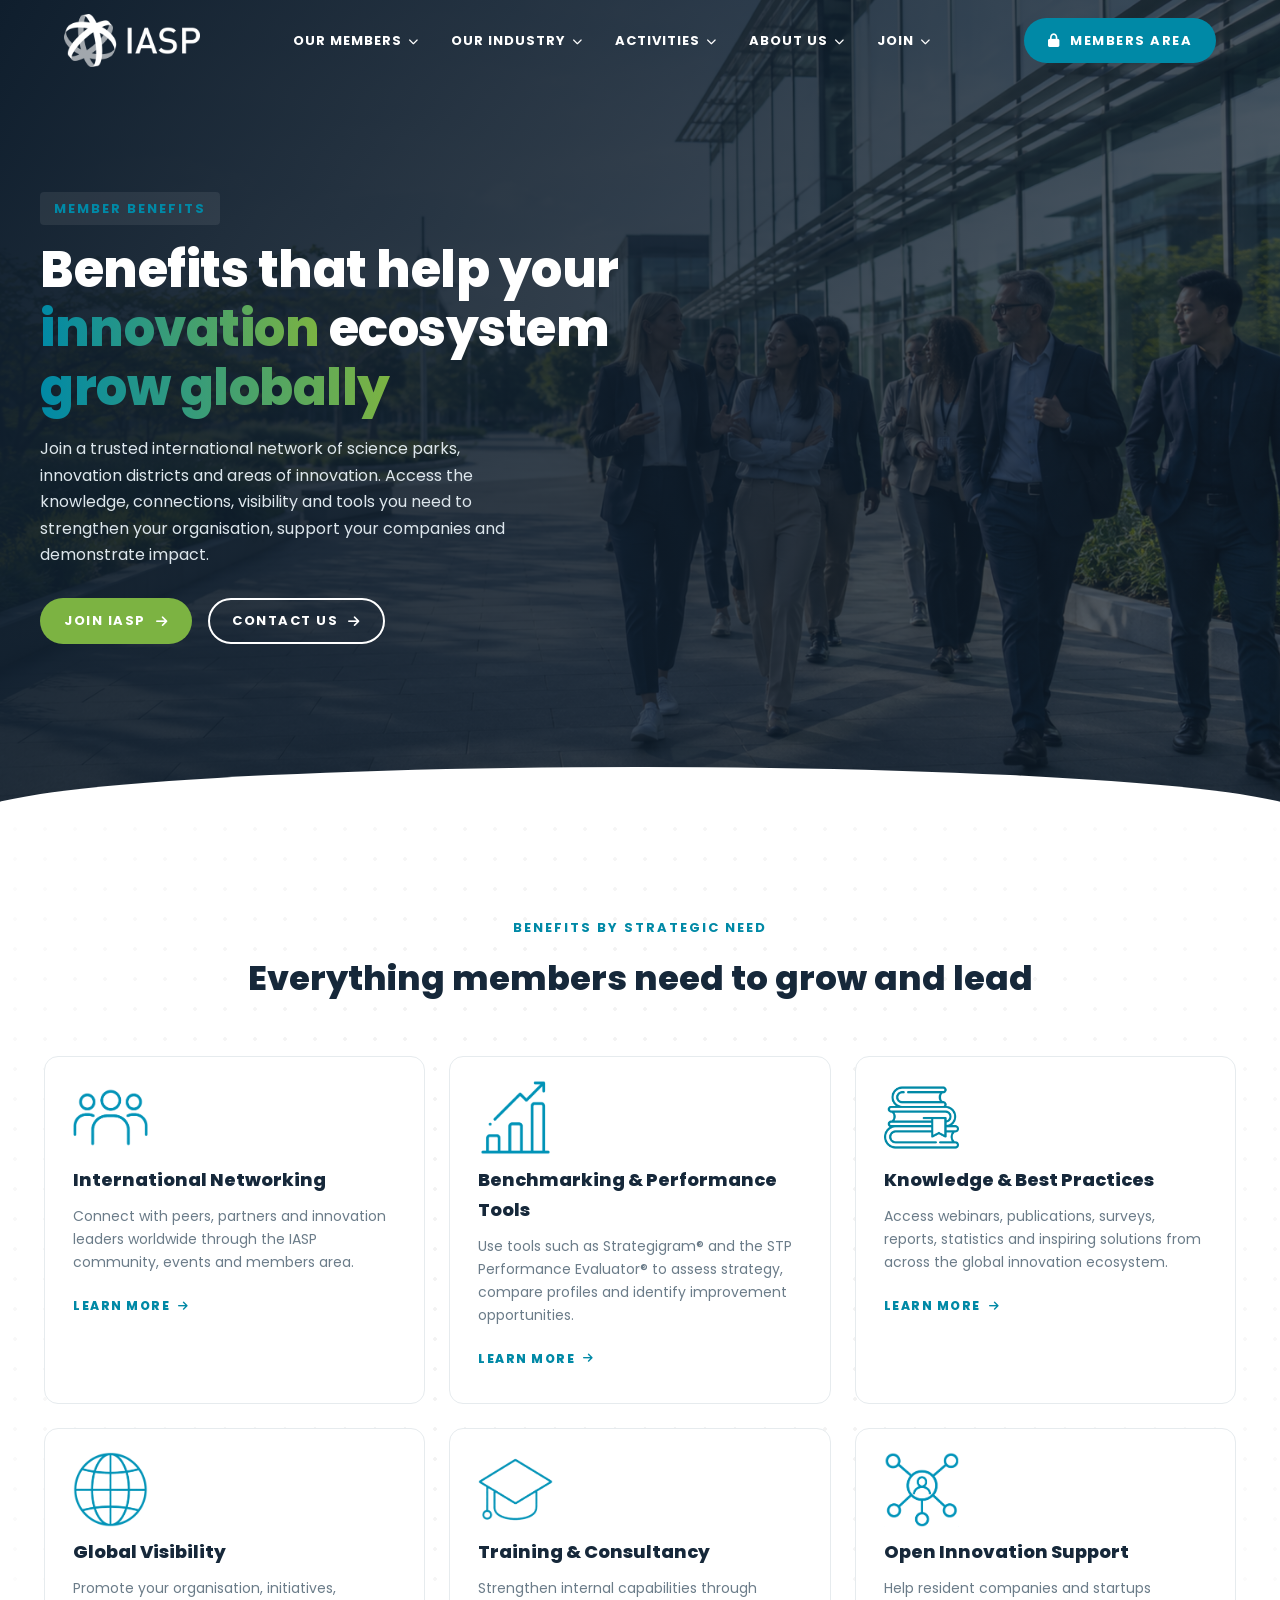
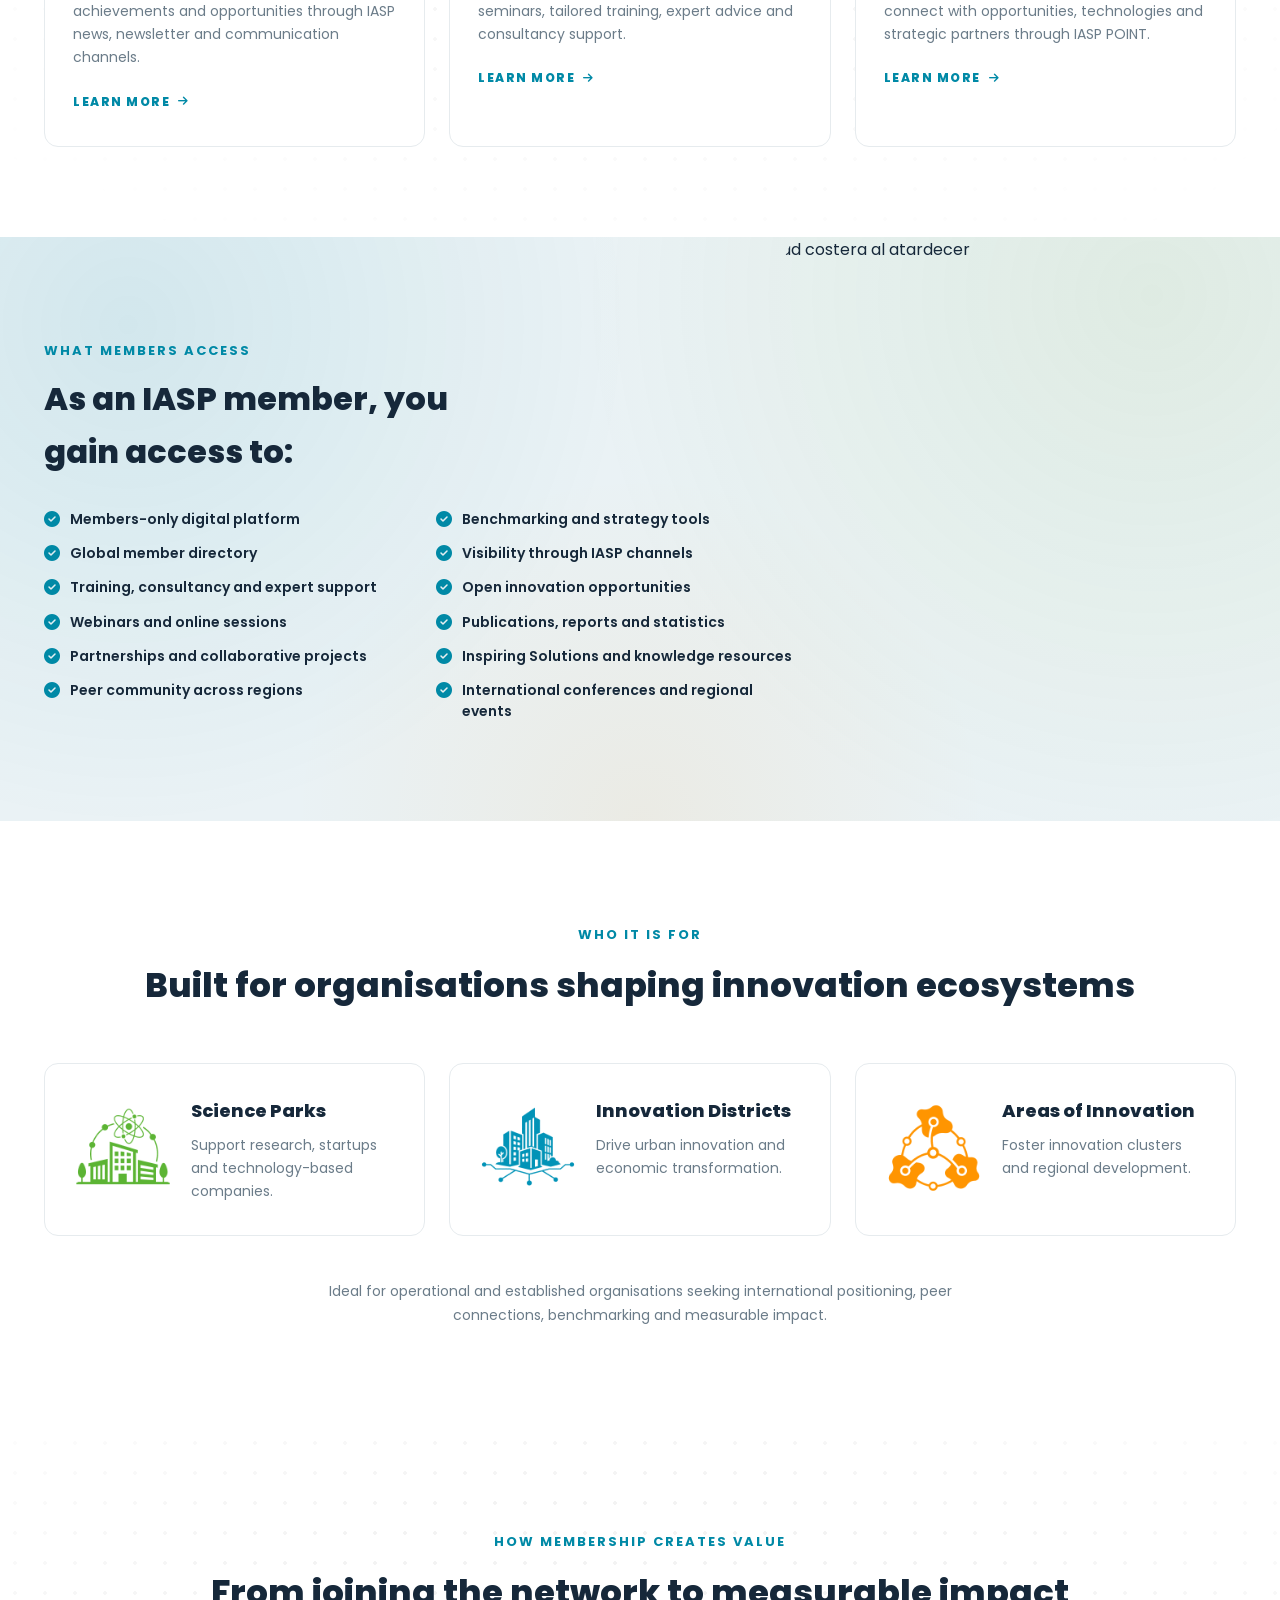
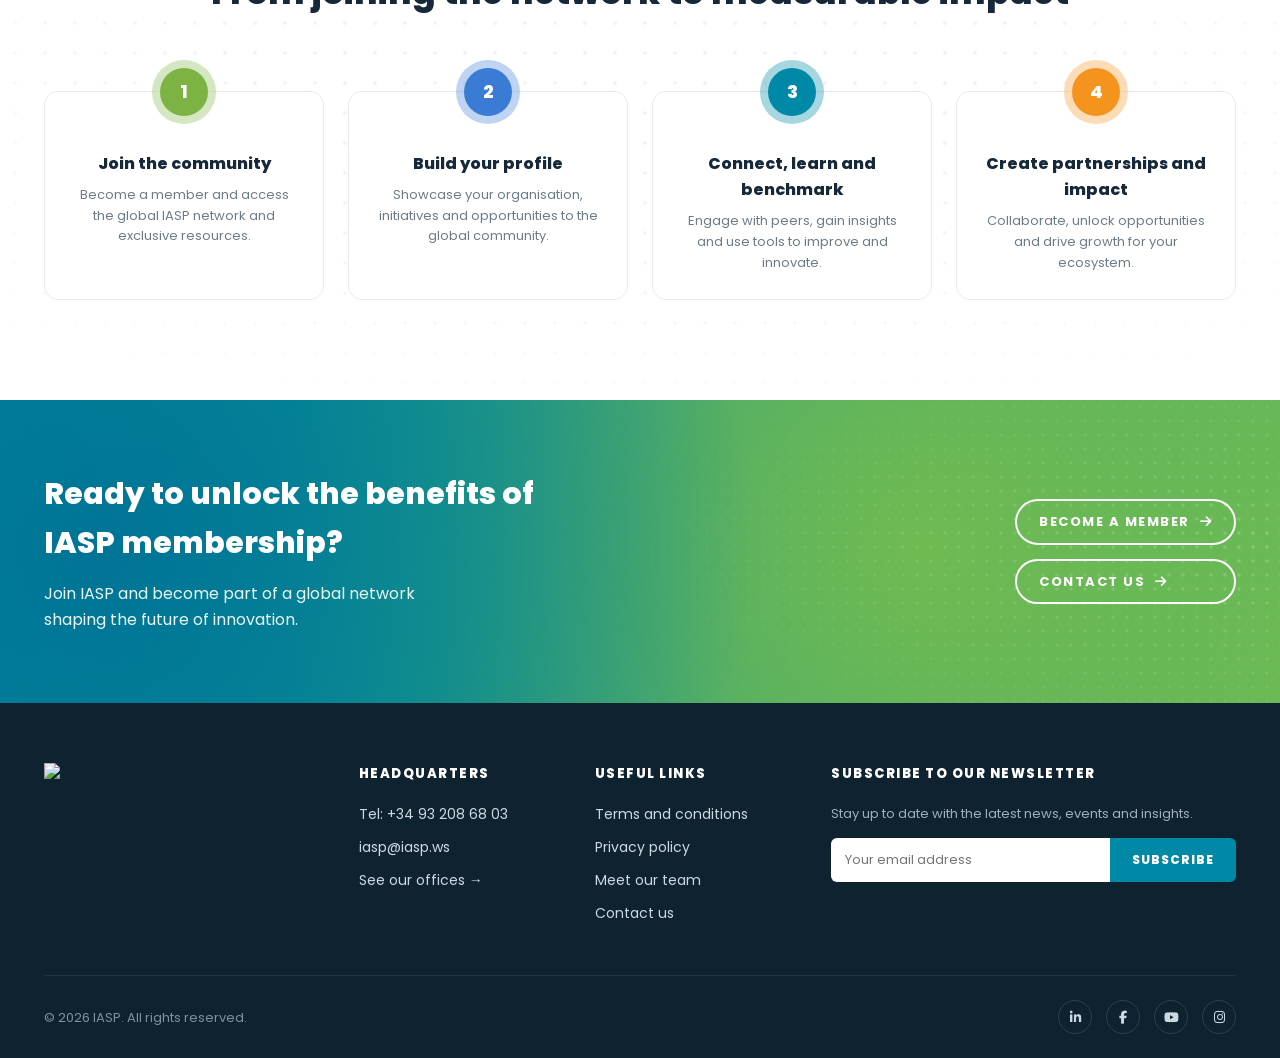
==== commit e5721933: "Update layout and structure" ====
--- a/members-benefits.html
+++ b/members-benefits.html
@@ -25,9 +25,10 @@
     <nav class="main-nav">
       <ul>
         <li class="has-submenu">
-          <a class="nav-link active" href="/our-members">Our Members <i class="fa-solid fa-chevron-down" style="font-size:10px"></i></a>
-          <ul class="submenu">
-            <li><a href="/our-members/directory">Directory</a></li>
+          <a class="nav-link" href="/our-members">Our Members <i class="fa-solid fa-chevron-down" style="font-size:10px"></i></a>
+          <ul class="submenu">
+            <li><a href="directory.html">Directory</a></li>
+            <li><a href="directory2.html">Interactive Map</a></li>
             <li><a href="/our-members/communities">Communities</a></li>
           </ul>
         </li>
@@ -62,14 +63,14 @@
             <li><a href="/about-us/board-of-directors">Board of Directors</a></li>
             <li><a href="/about-us/iasp-think-tank">IASP Think Tank</a></li>
             <li><a href="/about-us/partners">Partners</a></li>
-            <li><a href="/about-us/our-team">Our Team</a></li>
-            <li><a href="/about-us/contact-us">Contact Us</a></li>
+            <li><a href="our-team.html">Our Team</a></li>
+            <li><a href="contact.html">Contact Us</a></li>
           </ul>
         </li>
         <li class="has-submenu">
           <a class="nav-link" href="/join">Join <i class="fa-solid fa-chevron-down" style="font-size:10px"></i></a>
           <ul class="submenu">
-            <li><a href="/join/join-iasp">Join IASP</a></li>
+            <li><a href="join.html">Join IASP</a></li>
             <li><a href="/join/membership-fees">Membership Fees</a></li>
             <li><a href="/join/faq">FAQ</a></li>
             <li><a href="/join/newsletter-signup">Newsletter Signup</a></li>
@@ -158,7 +159,10 @@
 <!-- ============ 2. WHAT MEMBERS ACCESS ============ -->
 <section class="access">
   <div class="access-image">
-    <img src="img/members-benefits.png" alt="IASP World Conference">
+     <div class="blob-container">
+    <!-- Reemplaza el src con tu imagen -->
+    <img src="img/benefits.png" alt="Vista de ciudad costera al atardecer">
+  </div>
   </div>
   <div class="container">
     <div class="access-left">
@@ -169,7 +173,7 @@
         <li><i class="fa-solid fa-circle-check"></i> Benchmarking and strategy tools</li>
         <li><i class="fa-solid fa-circle-check"></i> Global member directory</li>
         <li><i class="fa-solid fa-circle-check"></i> Visibility through IASP channels</li>
-        <li><i class="fa-solid fa-circle-check"></i> International conferences and regional events</li>
+        
         <li><i class="fa-solid fa-circle-check"></i> Training, consultancy and expert support</li>
         <li><i class="fa-solid fa-circle-check"></i> Open innovation opportunities</li>
         <li><i class="fa-solid fa-circle-check"></i> Webinars and online sessions</li>
@@ -177,6 +181,7 @@
         <li><i class="fa-solid fa-circle-check"></i> Partnerships and collaborative projects</li>
         <li><i class="fa-solid fa-circle-check"></i> Inspiring Solutions and knowledge resources</li>
         <li><i class="fa-solid fa-circle-check"></i> Peer community across regions</li>
+        <li><i class="fa-solid fa-circle-check"></i> International conferences and regional events</li>
       </ul>
     </div>
     <div class="access-right"></div>
@@ -263,17 +268,16 @@
   <div class="container">
     <div class="footer-grid">
       <div>
-        <a href="index.html" class="logo">
-          <img src="img/iasp-logo-white.png">
+        <a href="#" class="logo">
+          <img src="img/iasp_logo_full.png">
         </a>
-        <p class="footer-desc">The International Association of Science Parks and Areas of Innovation — linking the best since 1984.</p>
       </div>
       <div>
         <h4>Headquarters</h4>
         <ul>
           <li>Tel: +34 93 208 68 03</li>
           <li>iasp@iasp.ws</li>
-          <li><a href="#">See our offices →</a></li>
+          <li><a href="contact.html">See our offices →</a></li>
         </ul>
       </div>
       <div>
@@ -281,8 +285,8 @@
         <ul>
           <li><a href="#">Terms and conditions</a></li>
           <li><a href="#">Privacy policy</a></li>
-          <li><a href="#">Meet our team</a></li>
-          <li><a href="#">Contact us</a></li>
+          <li><a href="our-team.html">Meet our team</a></li>
+          <li><a href="contact.html">Contact us</a></li>
         </ul>
       </div>
       <div>
--- a/css/styles.css
+++ b/css/styles.css
@@ -18,6 +18,20 @@
   --header-h:82px;
 }
 
+/* ---- 1080p (≤1920×1080) ---- */
+@media (max-height:1080px) and (min-width:1280px){
+  :root{
+    --header-h:82px;
+  }
+}
+
+/* ---- 1440p (≥2560px width o ≥1440px height) ---- */
+@media (min-height:1081px),(min-width:2560px){
+  :root{
+    --header-h:92px;
+  }
+}
+
 /* ---------- Decorative background utilities (tech / network look) ---------- */
 .dot-grid-bg{position:relative;isolation:isolate;}
 .dot-grid-bg::before{
@@ -60,11 +74,11 @@
 img{max-width:100%;display:block;}
 a{text-decoration:none;color:inherit;}
 ul{list-style:none;}
-.container{max-width:1200px;margin:0 auto;padding:0 24px;}
+.container{max-width:1240px;margin:0 auto;padding:0 24px;}
 .label{font-size:13px;font-weight:700;letter-spacing:2px;color:var(--teal);text-transform:uppercase;}
 
 /* Buttons */
-.btn{display:inline-flex;align-items:center;gap:10px;padding:14px 28px;border-radius:30px;font-size:13px;font-weight:700;letter-spacing:1.5px;text-transform:uppercase;border:2px solid transparent;cursor:pointer;transition:background .25s ease,color .25s ease,border-color .25s ease,transform .25s ease,box-shadow .25s ease;}
+.btn{display:inline-flex;align-items:center;gap:10px;padding:10px 22px;border-radius:30px;font-size:13px;font-weight:700;letter-spacing:1.5px;text-transform:uppercase;border:2px solid transparent;cursor:pointer;transition:background .25s ease,color .25s ease,border-color .25s ease,transform .25s ease,box-shadow .25s ease;}
 .btn:hover{transform:translateY(-3px);box-shadow:0 10px 22px rgba(20,40,60,.16);}
 .btn:active{transform:translateY(-1px);box-shadow:0 4px 10px rgba(20,40,60,.14);}
 .btn i{transition:transform .25s ease;}
@@ -92,7 +106,7 @@
 header.menu-open{transition:none;}
 body{padding-top:var(--header-h);}
 .header-inner{display:flex;align-items:center;justify-content:space-between;padding:14px 24px;max-width:1200px;margin:0 auto;}
-.logo{display:flex;align-items:center;gap:10px;font-weight:800;font-size:22px;color:var(--navy);max-width: 180px;}
+.logo{display:flex;align-items:center;gap:10px;font-weight:800;font-size:22px;color:var(--navy);max-width: 270px;}
 .logo .logo-icon{width:34px;height:34px;border-radius:50%;background:conic-gradient(var(--teal),var(--green),var(--orange),var(--teal));display:flex;align-items:center;justify-content:center;}
 .logo .logo-icon i{color:#fff;font-size:14px;}
 .logo small{display:block;font-size:9px;font-weight:500;letter-spacing:1px;color:var(--text-muted);text-transform:uppercase;}
@@ -271,7 +285,7 @@
 
 /* Ecosystem leaders */
 .ecosystem{background:var(--bg-light);padding:100px 0;position:relative;overflow:hidden;}
-.ecosystem .container{position:relative;display:grid;grid-template-columns:2fr 1fr;gap:60px;align-items:center;}
+.ecosystem .container{position:relative;display:grid;grid-template-columns:1fr 1fr;gap:60px;align-items:center;}
 .ecosystem h2{font-size:36px;font-weight:800;margin:10px 0 16px;}
 .ecosystem p{color:var(--text-muted);margin-bottom:22px;}
 .ecosystem .learn-more{font-weight:800;font-size:13px;letter-spacing:1.5px;text-transform:uppercase;color:var(--teal);display:inline-flex;align-items:center;gap:8px;}
@@ -367,12 +381,25 @@
 .members{padding:60px 0;text-align:center; background:#F9F8F6;}
 .members .label{margin-bottom:30px;display:block;}
 .members-row{display:flex;align-items:center;justify-content:space-between;gap:20px;flex-wrap:wrap;}
-.member-logo{padding: 15px 5px; background: white; border-radius: 10px; border: 1px solid var(--border-color); opacity:0.75; transition:opacity .3s ease,transform .3s ease,box-shadow .3s ease,border-color .3s ease;}
+.member-logo{padding: 2px 2px; background: white; border-radius: 10px; opacity:0.75; transition:opacity .3s ease,transform .3s ease,box-shadow .3s ease,border-color .3s ease;}
 .member-logo:hover{opacity: 1; transform:translateY(-4px); box-shadow:0 10px 22px var(--glow-teal); border-color:var(--teal);}
 .member-logo span{display:block;font-size:10px;font-weight:600;color:#9aa7b0;}
 .members .view-all{font-weight:800;font-size:12px;letter-spacing:1.5px;text-transform:uppercase;color:var(--teal);display:flex;align-items:center;gap:6px;justify-content:center;}
 .members .view-all i{transition:transform .25s ease;}
 .members .view-all:hover i{transform:translateX(5px);}
+
+/* ── SVG icon utility ──────────────────────────────────────────
+   Uso: <span class="svgi" style="--i:url('img/foo.svg'); width:32px; height:32px; color:var(--teal)"></span>
+   El SVG actúa como máscara; background-color (= currentColor) define el color.
+   Funciona con cualquier SVG de trazo/relleno sobre fondo transparente.
+─────────────────────────────────────────────────────────────── */
+.svgi {
+  display: inline-block;
+  background-color: currentColor;
+  -webkit-mask: var(--i) center / contain no-repeat;
+  mask: var(--i) center / contain no-repeat;
+  flex-shrink: 0;
+}
 
 /* Footer */
 footer{background:#0f2230;color:#cdd9e0;padding:60px 0 24px;}
--- a/css/members-benefits.css
+++ b/css/members-benefits.css
@@ -13,6 +13,22 @@
   background:linear-gradient(120deg, rgb(15 30 45 / 100%), rgba(15, 30, 45, .65)), url(../img/members-benefits-slider.png) 50% 50% / cover no-repeat;
 }
 .hero-benefits .hero-content{padding:110px 0 170px;max-width:700px;}
+.blob-container {
+    width: 100%;
+    height: 100%;
+    position: relative;
+    overflow: hidden;
+}
+
+.blob-container img {
+    width: 100%;
+    height: 100%;
+    object-fit: cover;
+    object-position: right center;
+    /* ¡LA MAGIA! Esto recorta la imagen con una curva perfecta a la izquierda */
+    clip-path: ellipse(120% 120% at 130% 50%);
+    display: block;
+}
 
 /* Small curve along the bottom edge of the hero */
 .hero-benefits::before{
@@ -67,7 +83,7 @@
 .access-list li{display:flex;align-items:flex-start;gap:10px;font-size:14px;color:var(--text-dark);font-weight:600;line-height:1.45;}
 .access-list i{color:var(--teal);font-size:16px;margin-top:2px;flex-shrink:0;}
 .access-image{position:absolute;top:0;right:0;height:100%;width:48%;display:flex;align-items:center;justify-content:flex-end;z-index:1;}
-.access-image img{width:100%;height:100%;object-fit:contain;object-position:right center;}
+
 
 /* ---------- 3. Who it is for ---------- */
 .who{padding:100px 0;text-align:center;}
@@ -121,4 +137,6 @@
   .benefits-grid{grid-template-columns:1fr;}
   .value-grid{grid-template-columns:1fr;}
   .access-image{display:none;}
+  .hero-benefits .hero-content {
+    padding: 40px 0 90px;}
 }
